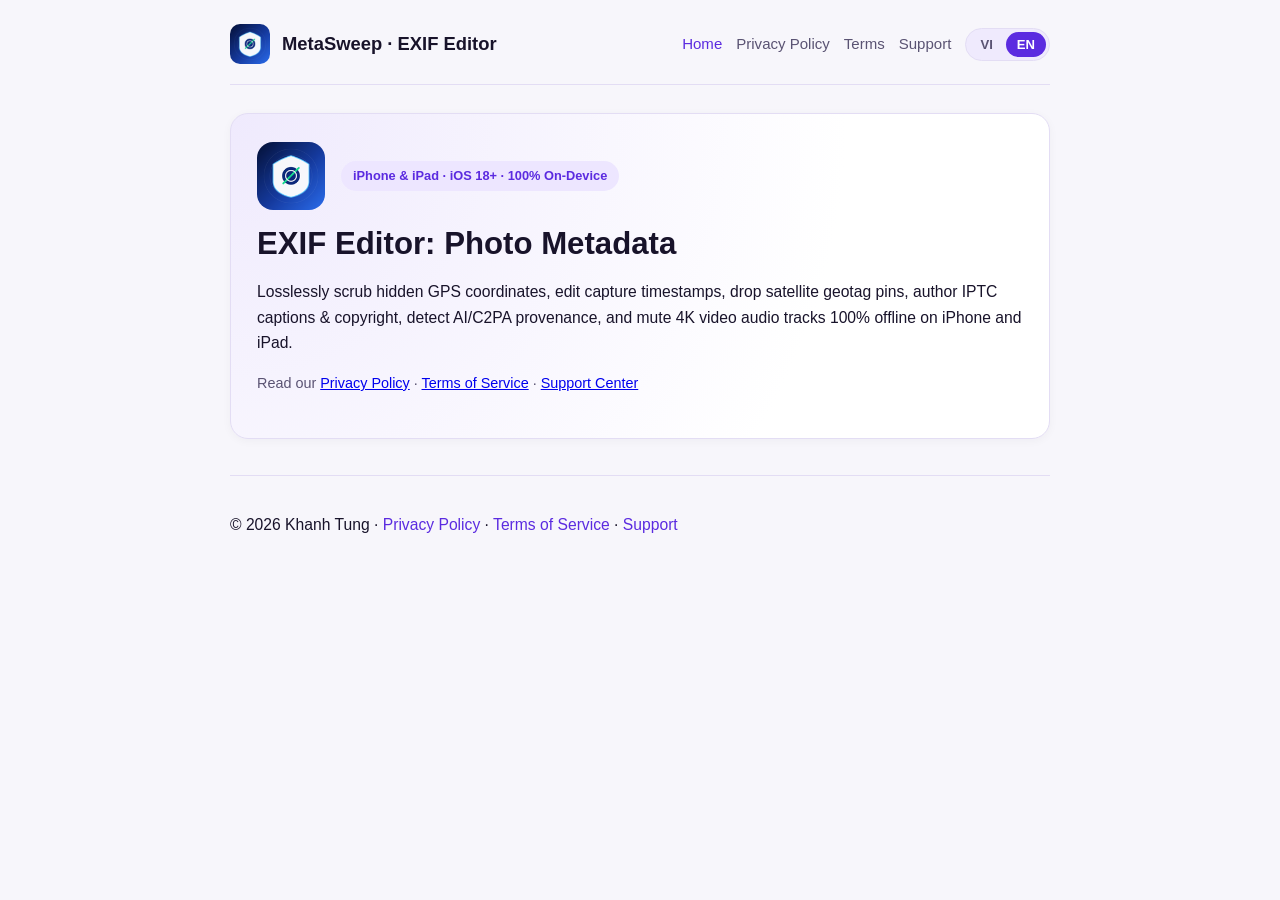
==== index.html @ aaae6cf8 "Update MetaSweep legal & support static site (2026-11-11T14:23:02.008Z)" ====
<!DOCTYPE html>
<html lang="en">
<head>
  <meta charset="utf-8">
  <meta name="viewport" content="width=device-width, initial-scale=1">
  <meta name="robots" content="noindex, nofollow, noarchive">
  <meta name="googlebot" content="noindex, nofollow, noarchive">
  <title>MetaSweep — EXIF Editor: Photo Metadata (Remove GPS, Edit Dates &amp; IPTC)</title>
  <meta name="description" content="100% on-device lossless EXIF, GPS, IPTC, Live Photo, and 4K video metadata editor and privacy scrubber for iPhone and iPad.">
  <link rel="icon" type="image/png" sizes="120x120" href="logo.png">
  <link rel="apple-touch-icon" href="logo.png">
  <link rel="stylesheet" href="styles.css">
  <script src="site.js" defer></script>
</head>
<body>
  <div class="container">
    <header class="site-header">
      <a class="brand-link" href="index.html" data-keep-lang>
        <img class="brand-logo" src="logo.png" alt="" width="40" height="40">
        <span data-lang="vi">MetaSweep · Xóa &amp; Sửa EXIF</span>
        <span data-lang="en">MetaSweep · EXIF Editor</span>
      </a>
      <nav class="nav-row" aria-label="Primary">
        <a href="index.html" aria-current="page" data-keep-lang>
          <span data-lang="vi">Trang chủ</span><span data-lang="en">Home</span>
        </a>
        <a href="privacy.html" data-keep-lang>
          <span data-lang="vi">Quyền riêng tư</span><span data-lang="en">Privacy Policy</span>
        </a>
        <a href="terms.html" data-keep-lang>
          <span data-lang="vi">Điều khoản</span><span data-lang="en">Terms</span>
        </a>
        <a href="support.html" data-keep-lang>
          <span data-lang="vi">Hỗ trợ</span><span data-lang="en">Support</span>
        </a>
        <div class="lang-switch" role="group" aria-label="Language">
          <button type="button" class="lang-btn" data-set-lang="vi">VI</button>
          <button type="button" class="lang-btn active" data-set-lang="en">EN</button>
        </div>
      </nav>
    </header>

    <main>
      <section class="card hero">
        <div class="hero-brand">
          <img class="hero-logo" src="logo.png" alt="MetaSweep official app logo" width="68" height="68" fetchpriority="high">
          <div>
            <span class="badge" data-lang="vi">iPhone &amp; iPad · iOS 18+ · 100% Xử lý trên máy</span>
            <span class="badge" data-lang="en">iPhone &amp; iPad · iOS 18+ · 100% On-Device</span>
          </div>
        </div>
        <h1>
          <span data-lang="vi">MetaSweep — Xóa GPS, Sửa Ngày &amp; IPTC</span>
          <span data-lang="en">EXIF Editor: Photo Metadata</span>
        </h1>
        <p data-lang="vi">Xóa tọa độ GPS ẩn, chỉnh sửa ngày giờ chụp, gán vị trí bản đồ vệ tinh, sửa thông tin IPTC/bản quyền, phát hiện dấu vết ảnh AI/C2PA và tắt tiếng video 4K không giảm chất lượng 100% ngoại tuyến ngay trên iPhone và iPad.</p>
        <p data-lang="en">Losslessly scrub hidden GPS coordinates, edit capture timestamps, drop satellite geotag pins, author IPTC captions &amp; copyright, detect AI/C2PA provenance, and mute 4K video audio tracks 100% offline on iPhone and iPad.</p>
        <p class="muted" data-lang="vi">Xem <a href="privacy.html" data-keep-lang>Chính sách quyền riêng tư</a> · <a href="terms.html" data-keep-lang>Điều khoản dịch vụ</a> · <a href="support.html" data-keep-lang>Trung tâm hỗ trợ</a></p>
        <p class="muted" data-lang="en">Read our <a href="privacy.html" data-keep-lang>Privacy Policy</a> · <a href="terms.html" data-keep-lang>Terms of Service</a> · <a href="support.html" data-keep-lang>Support Center</a></p>
      </section>
    </main>

    <footer class="site-footer">
      <div data-lang="vi">
        <p>© 2026 Khanh Tung · <a href="privacy.html" data-keep-lang>Chính sách quyền riêng tư</a> · <a href="terms.html" data-keep-lang>Điều khoản dịch vụ</a> · <a href="support.html" data-keep-lang>Hỗ trợ</a></p>
      </div>
      <div data-lang="en">
        <p>© 2026 Khanh Tung · <a href="privacy.html" data-keep-lang>Privacy Policy</a> · <a href="terms.html" data-keep-lang>Terms of Service</a> · <a href="support.html" data-keep-lang>Support</a></p>
      </div>
    </footer>
  </div>
</body>
</html>
---- styles.css ----
:root {
  --bg: #f7f6fb;
  --surface: #ffffff;
  --surface-wash: #efeafd;
  --text: #18132a;
  --muted: #5a5373;
  --border: #e3ddf4;
  --brand: #5b2be0;
  --brand-dark: #421cb3;
  --accent-badge: #ede6ff;
}

@media (prefers-color-scheme: dark) {
  :root {
    --bg: #100d1c;
    --surface: #1a152c;
    --surface-wash: #261d42;
    --text: #f5f3fc;
    --muted: #b4accf;
    --border: #30274f;
    --brand: #9a75ff;
    --brand-dark: #b59aff;
    --accent-badge: #2a204a;
  }
}

* {
  box-sizing: border-box;
}

body {
  margin: 0;
  font-family: -apple-system, BlinkMacSystemFont, "SF Pro Text", "Segoe UI", Roboto, sans-serif;
  background: var(--bg);
  color: var(--text);
  line-height: 1.65;
  -webkit-font-smoothing: antialiased;
}

.container {
  max-width: 860px;
  margin: 0 auto;
  padding: 24px 20px 64px;
}

.site-header {
  display: flex;
  flex-wrap: wrap;
  align-items: center;
  justify-content: space-between;
  gap: 14px;
  padding-bottom: 20px;
  margin-bottom: 28px;
  border-bottom: 1px solid var(--border);
}

.brand-link {
  display: inline-flex;
  align-items: center;
  gap: 12px;
  text-decoration: none;
  color: var(--text);
  font-weight: 700;
  font-size: 1.15rem;
}

.brand-logo {
  width: 40px;
  height: 40px;
  border-radius: 10px;
  display: block;
  flex-shrink: 0;
}

.hero-brand {
  display: flex;
  align-items: center;
  gap: 16px;
  margin-bottom: 14px;
}

.hero-logo {
  width: 68px;
  height: 68px;
  border-radius: 16px;
  display: block;
  flex-shrink: 0;
}

.hero-brand .badge {
  margin-bottom: 0;
}

.nav-row {
  display: flex;
  flex-wrap: wrap;
  align-items: center;
  gap: 14px;
}

.nav-row a {
  color: var(--muted);
  text-decoration: none;
  font-size: 0.94rem;
  font-weight: 500;
}

.nav-row a:hover,
.nav-row a[aria-current="page"] {
  color: var(--brand);
}

.lang-switch {
  display: inline-flex;
  background: var(--surface-wash);
  border: 1px solid var(--border);
  border-radius: 999px;
  padding: 3px;
  gap: 2px;
}

.lang-btn {
  border: none;
  background: transparent;
  color: var(--muted);
  font-size: 0.82rem;
  font-weight: 600;
  padding: 5px 11px;
  border-radius: 999px;
  cursor: pointer;
}

.lang-btn.active {
  background: var(--brand);
  color: #ffffff;
}

.card {
  background: var(--surface);
  border: 1px solid var(--border);
  border-radius: 18px;
  padding: 28px 26px;
  margin-bottom: 22px;
  box-shadow: 0 2px 10px rgba(18, 12, 40, 0.04);
}

.hero {
  background: radial-gradient(circle at top left, var(--surface-wash), var(--surface) 70%);
}

.badge {
  display: inline-block;
  background: var(--accent-badge);
  color: var(--brand);
  font-size: 0.8rem;
  font-weight: 700;
  padding: 4px 12px;
  border-radius: 999px;
  margin-bottom: 12px;
}

h1 {
  margin: 0 0 10px;
  font-size: 1.95rem;
  line-height: 1.25;
}

h2 {
  margin: 22px 0 10px;
  font-size: 1.25rem;
}

h2:first-child {
  margin-top: 0;
}

p, li {
  color: var(--text);
  font-size: 0.98rem;
}

.muted {
  color: var(--muted);
  font-size: 0.9rem;
}

.grid {
  display: grid;
  grid-template-columns: repeat(auto-fit, minmax(240px, 1fr));
  gap: 16px;
  margin: 20px 0;
}

.feature-box {
  background: var(--surface);
  border: 1px solid var(--border);
  border-radius: 14px;
  padding: 18px;
}

.feature-box h3 {
  margin: 0 0 6px;
  font-size: 1.02rem;
}

.callout {
  background: var(--surface-wash);
  border-left: 4px solid var(--brand);
  padding: 14px 18px;
  border-radius: 10px;
  margin: 16px 0;
}

table {
  width: 100%;
  border-collapse: collapse;
  margin: 14px 0;
  font-size: 0.92rem;
}

th, td {
  text-align: left;
  padding: 10px 12px;
  border-bottom: 1px solid var(--border);
  vertical-align: top;
}

th {
  color: var(--muted);
  font-weight: 600;
}

code {
  font-family: ui-monospace, SFMono-Regular, Menlo, monospace;
  font-size: 0.86em;
  background: var(--surface-wash);
  padding: 2px 6px;
  border-radius: 5px;
}

.site-footer {
  margin-top: 36px;
  padding-top: 20px;
  border-top: 1px solid var(--border);
  font-size: 0.86rem;
  color: var(--muted);
}

.site-footer a {
  color: var(--brand);
  text-decoration: none;
}

[data-lang] {
  display: none;
}

html[lang="vi"] [data-lang="vi"],
html[lang="en"] [data-lang="en"] {
  display: block;
}

html[lang="vi"] span[data-lang="vi"],
html[lang="en"] span[data-lang="en"] {
  display: inline;
}

html[lang="vi"] .badge[data-lang="vi"],
html[lang="en"] .badge[data-lang="en"] {
  display: inline-block;
}
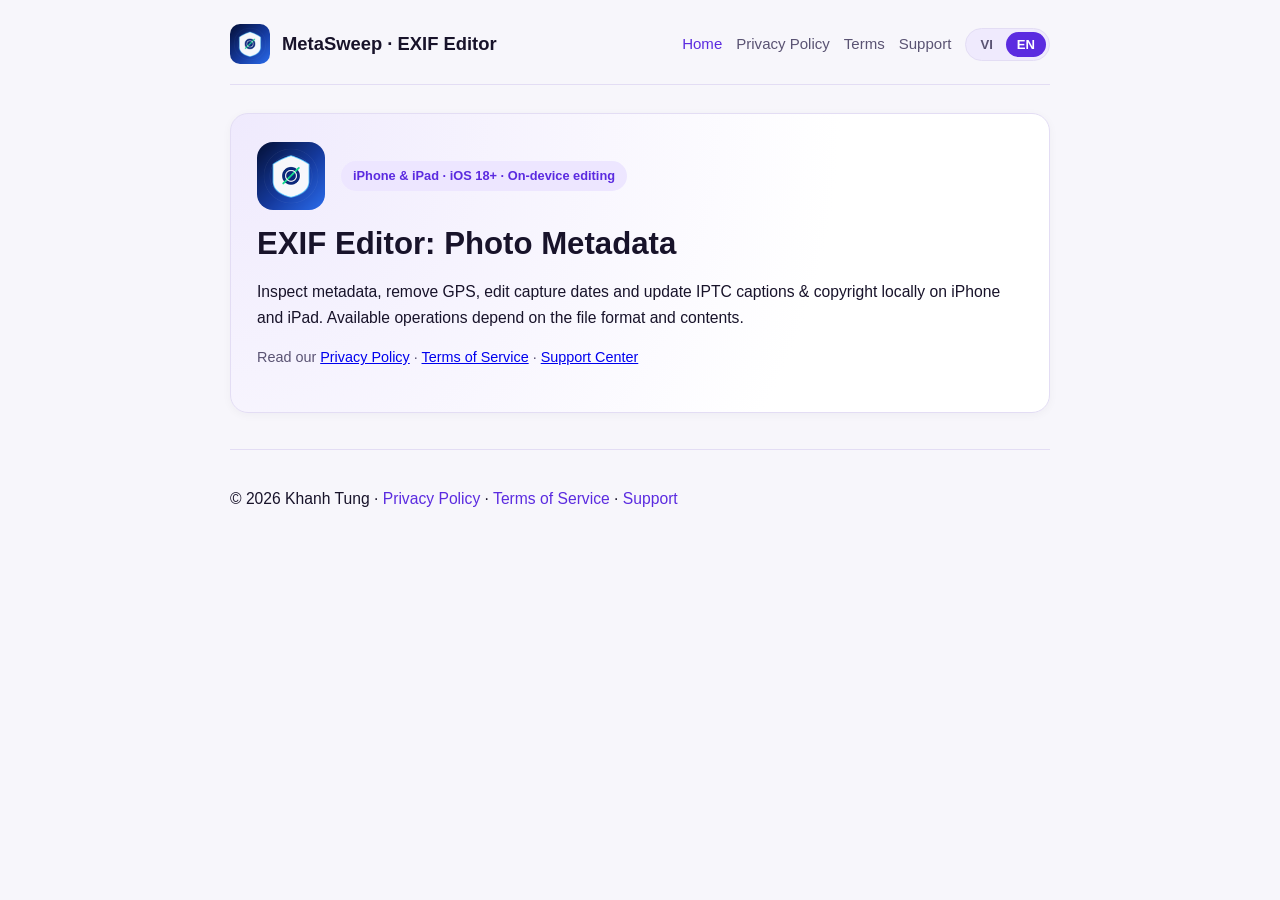
==== commit 469044dc: "Update MetaSweep legal & support static site (2026-11-13T05:42:43.136Z)" ====
--- a/index.html
+++ b/index.html
@@ -6,7 +6,7 @@
   <meta name="robots" content="noindex, nofollow, noarchive">
   <meta name="googlebot" content="noindex, nofollow, noarchive">
   <title>MetaSweep — EXIF Editor: Photo Metadata (Remove GPS, Edit Dates &amp; IPTC)</title>
-  <meta name="description" content="100% on-device lossless EXIF, GPS, IPTC, Live Photo, and 4K video metadata editor and privacy scrubber for iPhone and iPad.">
+  <meta name="description" content="Inspect photo metadata, remove GPS and edit dates locally on iPhone and iPad. Available operations depend on the file format.">
   <link rel="icon" type="image/png" sizes="120x120" href="logo.png">
   <link rel="apple-touch-icon" href="logo.png">
   <link rel="stylesheet" href="styles.css">
@@ -45,16 +45,16 @@
         <div class="hero-brand">
           <img class="hero-logo" src="logo.png" alt="MetaSweep official app logo" width="68" height="68" fetchpriority="high">
           <div>
-            <span class="badge" data-lang="vi">iPhone &amp; iPad · iOS 18+ · 100% Xử lý trên máy</span>
-            <span class="badge" data-lang="en">iPhone &amp; iPad · iOS 18+ · 100% On-Device</span>
+            <span class="badge" data-lang="vi">iPhone &amp; iPad · iOS 18+ · Chỉnh sửa trên thiết bị</span>
+            <span class="badge" data-lang="en">iPhone &amp; iPad · iOS 18+ · On-device editing</span>
           </div>
         </div>
         <h1>
           <span data-lang="vi">MetaSweep — Xóa GPS, Sửa Ngày &amp; IPTC</span>
           <span data-lang="en">EXIF Editor: Photo Metadata</span>
         </h1>
-        <p data-lang="vi">Xóa tọa độ GPS ẩn, chỉnh sửa ngày giờ chụp, gán vị trí bản đồ vệ tinh, sửa thông tin IPTC/bản quyền, phát hiện dấu vết ảnh AI/C2PA và tắt tiếng video 4K không giảm chất lượng 100% ngoại tuyến ngay trên iPhone và iPad.</p>
-        <p data-lang="en">Losslessly scrub hidden GPS coordinates, edit capture timestamps, drop satellite geotag pins, author IPTC captions &amp; copyright, detect AI/C2PA provenance, and mute 4K video audio tracks 100% offline on iPhone and iPad.</p>
+        <p data-lang="vi">Ki&#7875;m tra si&#234;u d&#7919; li&#7879;u, x&#243;a GPS, s&#7917;a ng&#224;y ch&#7909;p v&#224; IPTC ngay tr&#234;n iPhone v&#224; iPad. C&#225;c thao t&#225;c kh&#7843; d&#7909;ng t&#249;y theo &#273;&#7883;nh d&#7841;ng v&#224; n&#7897;i dung t&#7879;p.</p>
+        <p data-lang="en">Inspect metadata, remove GPS, edit capture dates and update IPTC captions &amp; copyright locally on iPhone and iPad. Available operations depend on the file format and contents.</p>
         <p class="muted" data-lang="vi">Xem <a href="privacy.html" data-keep-lang>Chính sách quyền riêng tư</a> · <a href="terms.html" data-keep-lang>Điều khoản dịch vụ</a> · <a href="support.html" data-keep-lang>Trung tâm hỗ trợ</a></p>
         <p class="muted" data-lang="en">Read our <a href="privacy.html" data-keep-lang>Privacy Policy</a> · <a href="terms.html" data-keep-lang>Terms of Service</a> · <a href="support.html" data-keep-lang>Support Center</a></p>
       </section>
